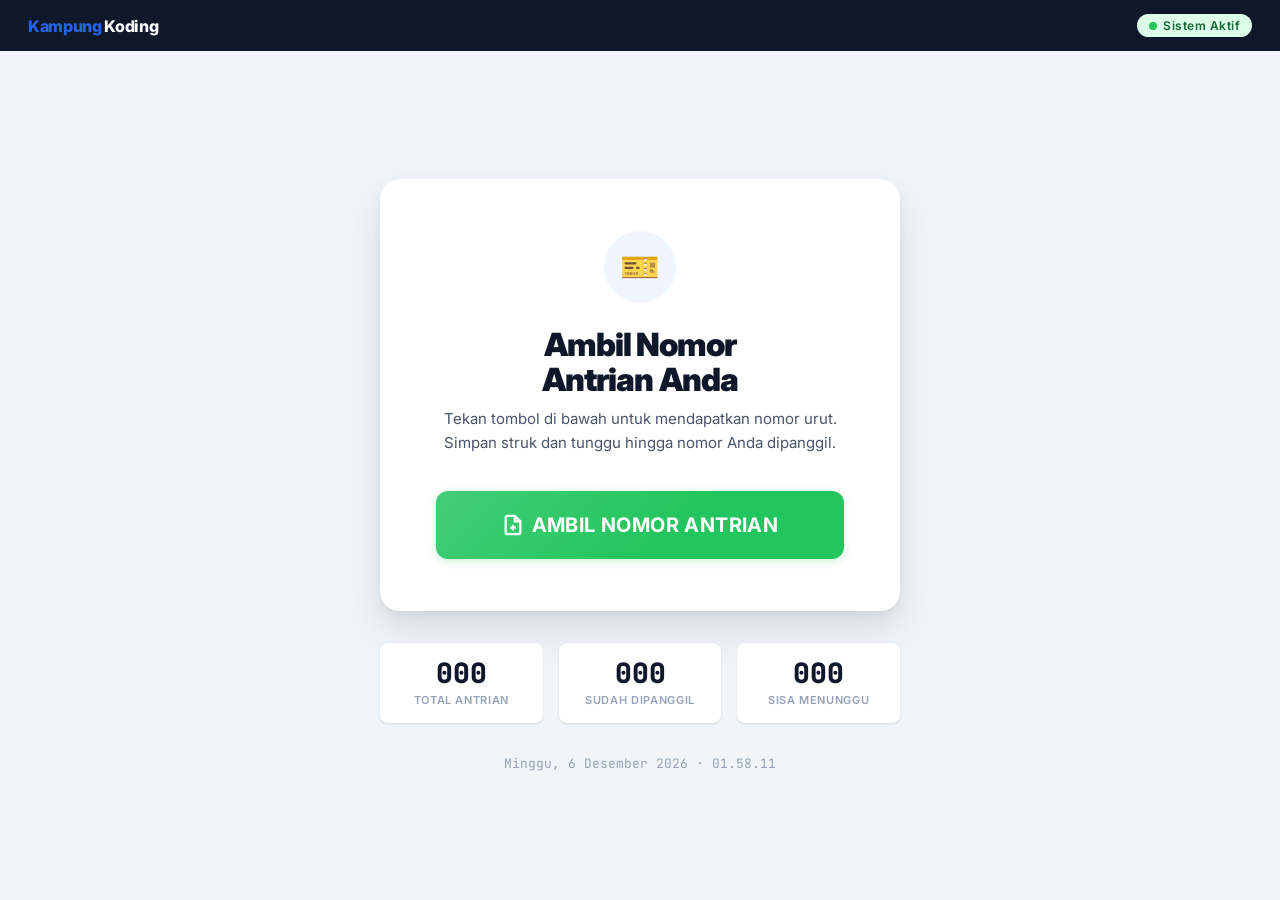
==== index.html @ 477c6ab7 "feat: antrian app v2.0 — zero-server queue system - Kiosk mode (index.html) — customer queue ticket " ====
<!DOCTYPE html>
<html lang="id">
<head>
  <meta charset="UTF-8">
  <meta name="viewport" content="width=device-width, initial-scale=1.0">
  <title>Kios Antrian — Kampung Koding</title>
  <link rel="stylesheet" href="global.css">
  <style>
    body { display: flex; flex-direction: column; min-height: 100vh; }

    /* ── Hero Kios ─────────────────────────────── */
    .kios-wrap {
      flex: 1;
      display: flex;
      flex-direction: column;
      align-items: center;
      justify-content: center;
      padding: 40px 20px;
      gap: 32px;
    }

    .kios-logo {
      font-size: 15px;
      font-weight: 700;
      color: var(--slate-400);
      letter-spacing: .08em;
      text-transform: uppercase;
    }
    .kios-logo strong { color: var(--slate-900); }

    .kios-card {
      background: var(--white);
      border-radius: 20px;
      box-shadow: var(--shadow-lg);
      padding: 52px 56px;
      text-align: center;
      max-width: 520px;
      width: 100%;
      animation: fadeIn .4s ease;
    }

    .kios-icon {
      width: 72px; height: 72px;
      background: var(--blue-50);
      border-radius: 50%;
      display: flex; align-items: center; justify-content: center;
      margin: 0 auto 24px;
      font-size: 32px;
    }

    .kios-title {
      font-size: 32px;
      font-weight: 900;
      letter-spacing: -.03em;
      color: var(--slate-900);
      line-height: 1.1;
      margin-bottom: 10px;
    }

    .kios-sub {
      font-size: 15px;
      color: var(--slate-600);
      line-height: 1.6;
      margin-bottom: 36px;
    }

    .btn-ambil {
      width: 100%;
      padding: 22px;
      font-size: 20px;
      border-radius: var(--radius);
      position: relative;
      overflow: hidden;
    }
    .btn-ambil::after {
      content: '';
      position: absolute;
      inset: 0;
      background: linear-gradient(135deg, rgba(255,255,255,.15) 0%, transparent 60%);
      pointer-events: none;
    }

    /* ── Stats bar ─────────────────────────────── */
    .stats-bar {
      display: flex;
      gap: 16px;
      width: 100%;
      max-width: 520px;
    }
    .stat-box {
      flex: 1;
      background: var(--white);
      border-radius: var(--radius-sm);
      box-shadow: var(--shadow-sm);
      padding: 16px;
      text-align: center;
    }
    .stat-val {
      font-size: 28px;
      font-weight: 800;
      font-family: 'JetBrains Mono', monospace;
      color: var(--slate-900);
      line-height: 1;
    }
    .stat-lbl {
      font-size: 11px;
      font-weight: 600;
      color: var(--slate-400);
      text-transform: uppercase;
      letter-spacing: .06em;
      margin-top: 6px;
    }

    /* ── Footer jam ────────────────────────────── */
    .kios-clock {
      font-size: 13px;
      color: var(--slate-400);
      font-family: 'JetBrains Mono', monospace;
    }

    /* ── Konfirmasi overlay ─────────────────────── */
    .overlay {
      display: none;
      position: fixed;
      inset: 0;
      background: rgba(15,23,42,.65);
      backdrop-filter: blur(4px);
      z-index: 100;
      align-items: center;
      justify-content: center;
      animation: fadeIn .2s ease;
    }
    .overlay.active { display: flex; }
    .overlay-card {
      background: var(--white);
      border-radius: 20px;
      padding: 44px;
      text-align: center;
      max-width: 380px;
      width: calc(100% - 40px);
      box-shadow: 0 32px 64px rgba(0,0,0,.2);
      animation: fadeIn .25s ease;
    }
    .nomor-besar {
      font-size: 80px;
      font-weight: 900;
      font-family: 'JetBrains Mono', monospace;
      color: var(--blue-600);
      line-height: 1;
      margin: 16px 0;
      letter-spacing: -.04em;
    }
    .overlay-card h3 { font-size: 14px; color: var(--slate-400); font-weight: 600; letter-spacing: .06em; text-transform: uppercase; }
    .overlay-card p  { font-size: 14px; color: var(--slate-600); margin-top: 12px; line-height: 1.6; }
    .overlay-actions { display: flex; gap: 10px; margin-top: 24px; }
    .overlay-actions .btn { flex: 1; }
  </style>
</head>
<body>

<!-- Topbar -->
<div class="topbar no-print">
  <span class="topbar-brand"><span>Kampung</span> Koding</span>
  <div class="badge badge-green"><span class="dot-live"></span> Sistem Aktif</div>
</div>

<!-- Kios Utama -->
<div class="kios-wrap no-print">
  <div class="kios-card">
    <div class="kios-icon">🎫</div>
    <h1 class="kios-title">Ambil Nomor<br>Antrian Anda</h1>
    <p class="kios-sub">Tekan tombol di bawah untuk mendapatkan nomor urut. Simpan struk dan tunggu hingga nomor Anda dipanggil.</p>
    <button class="btn btn-success btn-ambil" onclick="generateAntrian()">
      <svg width="22" height="22" viewBox="0 0 24 24" fill="none" stroke="currentColor" stroke-width="2.5"><path d="M14 2H6a2 2 0 0 0-2 2v16a2 2 0 0 0 2 2h12a2 2 0 0 0 2-2V8z"/><polyline points="14 2 14 8 20 8"/><line x1="12" y1="18" x2="12" y2="12"/><line x1="9" y1="15" x2="15" y2="15"/></svg>
      AMBIL NOMOR ANTRIAN
    </button>
  </div>

  <!-- Stats -->
  <div class="stats-bar">
    <div class="stat-box">
      <div class="stat-val mono" id="statTotal">—</div>
      <div class="stat-lbl">Total Antrian</div>
    </div>
    <div class="stat-box">
      <div class="stat-val mono" id="statDipanggil">—</div>
      <div class="stat-lbl">Sudah Dipanggil</div>
    </div>
    <div class="stat-box">
      <div class="stat-val mono" id="statSisa">—</div>
      <div class="stat-lbl">Sisa Menunggu</div>
    </div>
  </div>

  <div class="kios-clock" id="clockDisplay"></div>
</div>

<!-- Overlay Konfirmasi -->
<div class="overlay" id="overlayKonfirmasi">
  <div class="overlay-card">
    <h3>Nomor Antrian Anda</h3>
    <div class="nomor-besar" id="overlayNomor">A-001</div>
    <p id="overlayWaktu"></p>
    <p style="margin-top:4px; font-size:13px; color:var(--slate-400);">Dialog print akan muncul. Ambil struk Anda.</p>
    <div class="overlay-actions">
      <button class="btn btn-ghost btn-sm" onclick="tutupOverlay()">Tutup</button>
      <button class="btn btn-success btn-sm" onclick="cetakUlang()">
        🖨️ Cetak Ulang
      </button>
    </div>
  </div>
</div>

<!-- Area Cetak Struk Thermal -->
<div id="areaCetak" style="display:none;">
  <div style="text-align:center;">
    <p style="font-weight:700; font-size:13px; margin:0;">KAMPUNG KODING</p>
    <p style="font-size:9px; margin:3px 0;">Jl. Raya Teknologi No. 2026</p>
    <p style="font-size:9px; margin:0;">Telp: (021) 555-2026</p>
    <p style="margin:6px 0;">................................</p>
    <p style="font-size:10px; margin:4px 0; font-weight:600;">TIKET ANTRIAN</p>
    <p style="font-size:10px; margin:0;" id="txtTanggalStruk"></p>
    <p style="margin:6px 0;">................................</p>
    <p style="font-size:11px; margin:4px 0;">NOMOR ANDA</p>
    <p style="font-size:48px; font-weight:900; margin:8px 0; line-height:1;" id="txtNomorStruk">A-000</p>
    <p style="margin:8px 0;">................................</p>
    <p style="font-size:9px; margin:4px 0;" id="txtWaktuStruk"></p>
    <p style="font-size:9px; margin:10px 0 4px;">Silakan menunggu hingga nomor</p>
    <p style="font-size:9px; margin:0;">Anda dipanggil di layar monitor.</p>
    <p style="margin:8px 0;">................................</p>
    <p style="font-size:8px; color:#666;">Terima kasih atas kesabaran Anda</p>
  </div>
</div>

<div id="toast"></div>

<script>
  let lastNomor = 0;

  // ── Jam realtime ─────────────────────────────────────────────
  function updateClock() {
    const now = new Date();
    document.getElementById('clockDisplay').textContent =
      now.toLocaleDateString('id-ID', { weekday:'long', year:'numeric', month:'long', day:'numeric' }) +
      ' · ' + now.toLocaleTimeString('id-ID');
  }
  updateClock();
  setInterval(updateClock, 1000);

  // ── Update stats ─────────────────────────────────────────────
  function updateStats() {
    const total    = parseInt(localStorage.getItem('antrian_tertinggi')  || 0);
    const dipanggil = parseInt(localStorage.getItem('antrian_dipanggil_global') || 0);
    const sisa     = Math.max(0, total - dipanggil);
    document.getElementById('statTotal').textContent     = String(total).padStart(3,'0');
    document.getElementById('statDipanggil').textContent = String(dipanggil).padStart(3,'0');
    document.getElementById('statSisa').textContent      = String(sisa).padStart(3,'0');
  }
  updateStats();
  setInterval(updateStats, 2000);

  // ── Generate antrian ─────────────────────────────────────────
  function generateAntrian() {
    let current = parseInt(localStorage.getItem('antrian_tertinggi') || 0);
    current++;
    localStorage.setItem('antrian_tertinggi', current);
    localStorage.setItem('antrian_timestamp', Date.now());

    lastNomor = current;
    const formatted = 'A-' + String(current).padStart(3, '0');
    const waktu = new Date();
    const waktuStr = waktu.toLocaleString('id-ID');
    const tanggalStr = waktu.toLocaleDateString('id-ID', { weekday:'long', day:'numeric', month:'long', year:'numeric' });

    // Isi struk
    document.getElementById('txtNomorStruk').textContent  = formatted;
    document.getElementById('txtWaktuStruk').textContent  = waktuStr;
    document.getElementById('txtTanggalStruk').textContent = tanggalStr;

    // Isi overlay
    document.getElementById('overlayNomor').textContent = formatted;
    document.getElementById('overlayWaktu').textContent = waktuStr;
    document.getElementById('overlayKonfirmasi').classList.add('active');

    updateStats();

    // Tunda print agar overlay render dulu
    setTimeout(() => {
      const areaCetak = document.getElementById('areaCetak');
      areaCetak.style.display = 'block';
      window.print();
      areaCetak.style.display = 'none';
    }, 150);
  }

  function tutupOverlay() {
    document.getElementById('overlayKonfirmasi').classList.remove('active');
  }

  function cetakUlang() {
    const areaCetak = document.getElementById('areaCetak');
    areaCetak.style.display = 'block';
    window.print();
    areaCetak.style.display = 'none';
  }

  // Klik luar overlay → tutup
  document.getElementById('overlayKonfirmasi').addEventListener('click', function(e) {
    if (e.target === this) tutupOverlay();
  });

  // ── Toast helper ─────────────────────────────────────────────
  function showToast(msg) {
    const t = document.getElementById('toast');
    t.textContent = msg;
    t.classList.add('show');
    setTimeout(() => t.classList.remove('show'), 2800);
  }

  // ── Pantau perubahan stats dari tab lain ─────────────────────
  window.addEventListener('storage', function(e) {
    if (['antrian_tertinggi','antrian_dipanggil_global'].includes(e.key)) updateStats();
  });
</script>
</body>
</html>
---- global.css ----
/* ============================================================
   ANTRIAN APP — Global Stylesheet
   Author: jpXCode | jpxcode.pages.dev
   ============================================================ */

@import url('https://fonts.googleapis.com/css2?family=Inter:wght@400;500;600;700;800;900&family=JetBrains+Mono:wght@700&display=swap');

/* ── Reset & Base ─────────────────────────────────────────── */
*, *::before, *::after { box-sizing: border-box; margin: 0; padding: 0; }

:root {
  --blue-600:   #2563EB;
  --blue-700:   #1D4ED8;
  --blue-50:    #EFF6FF;
  --green-500:  #22C55E;
  --green-600:  #16A34A;
  --red-500:    #EF4444;
  --red-600:    #DC2626;
  --slate-900:  #0F172A;
  --slate-800:  #1E293B;
  --slate-600:  #475569;
  --slate-400:  #94A3B8;
  --slate-200:  #E2E8F0;
  --slate-100:  #F1F5F9;
  --slate-50:   #F8FAFC;
  --white:      #FFFFFF;
  --shadow-sm:  0 1px 3px rgba(0,0,0,.08), 0 1px 2px rgba(0,0,0,.06);
  --shadow-md:  0 4px 16px rgba(0,0,0,.08), 0 2px 6px rgba(0,0,0,.05);
  --shadow-lg:  0 20px 40px rgba(0,0,0,.10), 0 4px 12px rgba(0,0,0,.06);
  --radius:     12px;
  --radius-sm:  8px;
  --radius-xs:  6px;
}

html { font-size: 16px; -webkit-font-smoothing: antialiased; }

body {
  font-family: 'Inter', system-ui, sans-serif;
  background: var(--slate-100);
  color: var(--slate-900);
  min-height: 100vh;
}

/* ── Layout ───────────────────────────────────────────────── */
.container {
  max-width: 1200px;
  margin: 0 auto;
  padding: 24px 20px;
}

.card {
  background: var(--white);
  border-radius: var(--radius);
  box-shadow: var(--shadow-md);
  padding: 32px;
  margin-bottom: 20px;
}

/* ── Buttons ──────────────────────────────────────────────── */
.btn {
  display: inline-flex;
  align-items: center;
  justify-content: center;
  gap: 8px;
  background: var(--blue-600);
  color: var(--white);
  border: none;
  padding: 14px 36px;
  font-size: 16px;
  font-weight: 700;
  font-family: inherit;
  letter-spacing: .02em;
  border-radius: var(--radius-sm);
  cursor: pointer;
  transition: background .15s ease, transform .1s ease, box-shadow .15s ease;
  box-shadow: 0 2px 8px rgba(37,99,235,.25);
  text-decoration: none;
  white-space: nowrap;
}
.btn:hover  { background: var(--blue-700); transform: translateY(-1px); box-shadow: 0 4px 14px rgba(37,99,235,.35); }
.btn:active { transform: translateY(0); box-shadow: none; }

.btn-success {
  background: var(--green-500);
  box-shadow: 0 2px 8px rgba(34,197,94,.25);
}
.btn-success:hover { background: var(--green-600); box-shadow: 0 4px 14px rgba(34,197,94,.35); }

.btn-danger {
  background: var(--red-500);
  box-shadow: 0 2px 8px rgba(239,68,68,.25);
}
.btn-danger:hover { background: var(--red-600); box-shadow: 0 4px 14px rgba(239,68,68,.35); }

.btn-ghost {
  background: var(--slate-200);
  color: var(--slate-800);
  box-shadow: none;
}
.btn-ghost:hover { background: var(--slate-300); box-shadow: none; }

.btn-lg { padding: 20px 52px; font-size: 20px; border-radius: var(--radius); }
.btn-sm { padding: 10px 20px; font-size: 14px; }

/* ── Badge ────────────────────────────────────────────────── */
.badge {
  display: inline-flex;
  align-items: center;
  gap: 6px;
  padding: 4px 12px;
  border-radius: 100px;
  font-size: 12px;
  font-weight: 600;
  letter-spacing: .04em;
}
.badge-green { background: #DCFCE7; color: #166534; }
.badge-blue  { background: #DBEAFE; color: #1E40AF; }
.badge-red   { background: #FEE2E2; color: #991B1B; }
.badge-slate { background: var(--slate-200); color: var(--slate-600); }

/* ── Dot pulse indicator ──────────────────────────────────── */
.dot-live {
  width: 8px; height: 8px;
  border-radius: 50%;
  background: var(--green-500);
  animation: pulse-dot 1.8s ease-in-out infinite;
}
@keyframes pulse-dot {
  0%, 100% { opacity: 1; transform: scale(1); }
  50%       { opacity: .5; transform: scale(.75); }
}

/* ── Select ───────────────────────────────────────────────── */
select {
  font-family: inherit;
  font-size: 15px;
  font-weight: 600;
  padding: 10px 14px;
  border: 2px solid var(--slate-200);
  border-radius: var(--radius-sm);
  background: var(--white);
  color: var(--slate-900);
  cursor: pointer;
  appearance: none;
  background-image: url("data:image/svg+xml,%3Csvg xmlns='http://www.w3.org/2000/svg' width='16' height='16' viewBox='0 0 24 24' fill='none' stroke='%2394A3B8' stroke-width='2'%3E%3Cpath d='m6 9 6 6 6-6'/%3E%3C/svg%3E");
  background-repeat: no-repeat;
  background-position: right 12px center;
  padding-right: 36px;
  transition: border-color .15s;
}
select:focus { outline: none; border-color: var(--blue-600); }

/* ── Divider ──────────────────────────────────────────────── */
.divider {
  border: none;
  border-top: 1px solid var(--slate-200);
  margin: 24px 0;
}

/* ── Header bar ───────────────────────────────────────────── */
.topbar {
  background: var(--slate-900);
  color: var(--white);
  padding: 14px 28px;
  display: flex;
  align-items: center;
  justify-content: space-between;
  gap: 16px;
}
.topbar-brand {
  font-size: 16px;
  font-weight: 800;
  letter-spacing: -.02em;
  color: var(--white);
}
.topbar-brand span { color: var(--blue-600); }

/* ── Mono number display ──────────────────────────────────── */
.mono { font-family: 'JetBrains Mono', monospace; }

/* ── Animations ───────────────────────────────────────────── */
@keyframes fadeIn {
  from { opacity: 0; transform: translateY(8px); }
  to   { opacity: 1; transform: translateY(0); }
}
.fade-in { animation: fadeIn .3s ease forwards; }

@keyframes pop {
  0%   { transform: scale(1); }
  40%  { transform: scale(1.06); }
  100% { transform: scale(1); }
}
.pop { animation: pop .35s cubic-bezier(.22,.68,0,1.2); }

@keyframes popBig {
  0%   { transform: scale(0.85); opacity: .4; }
  60%  { transform: scale(1.04); }
  100% { transform: scale(1);    opacity: 1; }
}

@keyframes wave {
  0%, 100% { height: 4px; }
  50%       { height: 16px; }
}

/* ── Toast notification ───────────────────────────────────── */
#toast {
  position: fixed;
  bottom: 28px;
  right: 28px;
  background: var(--slate-900);
  color: var(--white);
  padding: 14px 20px;
  border-radius: var(--radius-sm);
  font-size: 14px;
  font-weight: 500;
  box-shadow: var(--shadow-lg);
  z-index: 9999;
  opacity: 0;
  transform: translateY(12px);
  transition: opacity .25s ease, transform .25s ease;
  pointer-events: none;
}
#toast.show {
  opacity: 1;
  transform: translateY(0);
}

/* ── Scrollbar ────────────────────────────────────────────── */
::-webkit-scrollbar { width: 6px; }
::-webkit-scrollbar-track { background: transparent; }
::-webkit-scrollbar-thumb { background: var(--slate-300); border-radius: 99px; }

/* ── Responsive ───────────────────────────────────────────── */
@media (max-width: 640px) {
  .card { padding: 20px; }
  .btn-lg { padding: 16px 32px; font-size: 17px; }
}

/* ============================================================
   PRINT — Struk Thermal 58mm
   ============================================================ */
@media print {
  /* Sembunyikan semua elemen layar */
  body * { visibility: hidden !important; }

  /* Hanya tampilkan area cetak */
  #areaCetak,
  #areaCetak * { visibility: visible !important; }

  #areaCetak {
    position: fixed !important;
    top: 0 !important;
    left: 0 !important;
    width: 58mm !important;
    margin: 0 !important;
    padding: 4mm 5mm !important;
    font-family: 'Courier New', Courier, monospace !important;
    font-size: 11px !important;
    color: #000 !important;
    background: #fff !important;
    line-height: 1.45 !important;
  }

  .no-print { display: none !important; }

  @page {
    size: 58mm auto;
    margin: 0;
  }
}
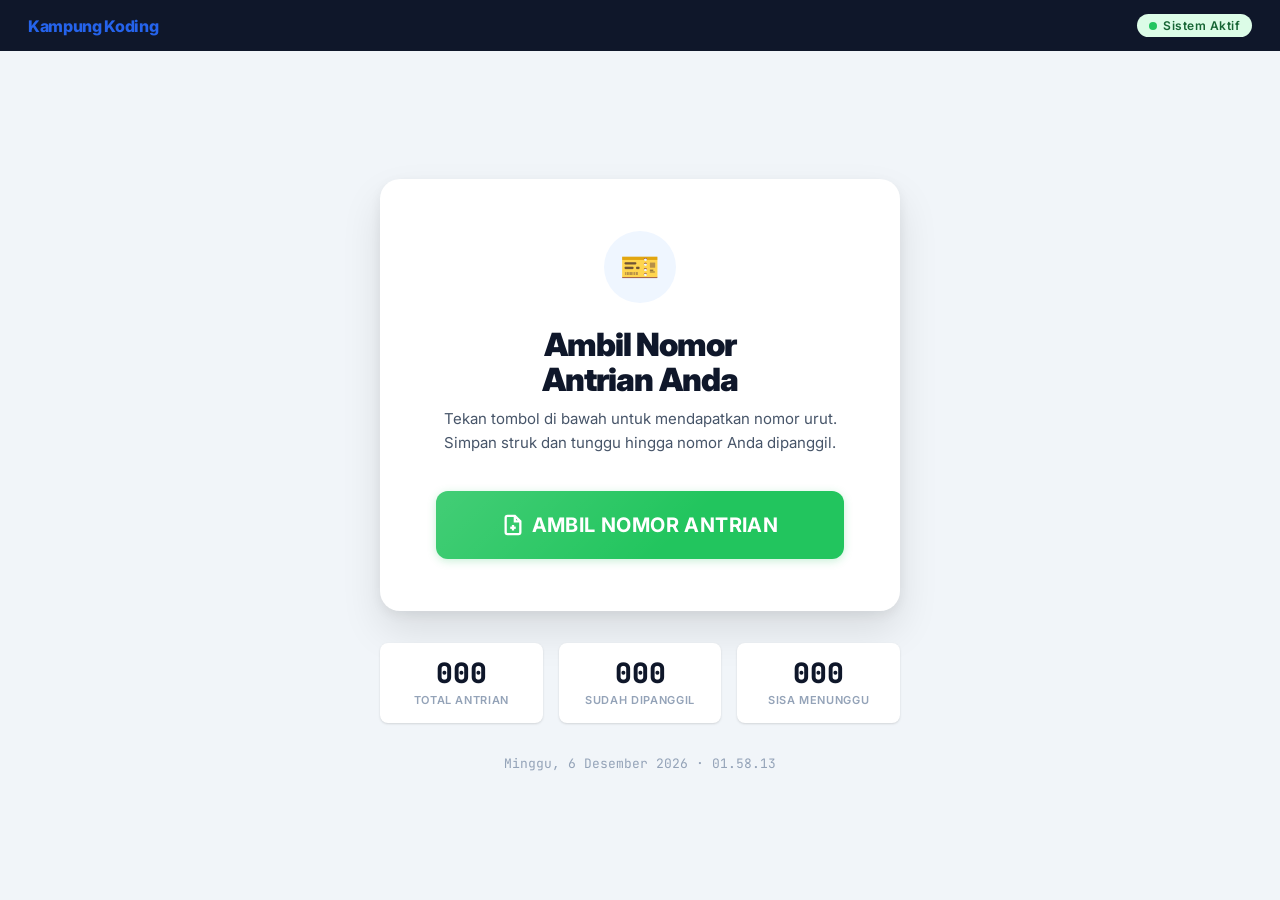
==== commit 4c89abfd: "feat: production-ready config + TTS upgrade + audio chime - Add config.js: centralized client settin" ====
--- a/index.html
+++ b/index.html
@@ -5,6 +5,7 @@
   <meta name="viewport" content="width=device-width, initial-scale=1.0">
   <title>Kios Antrian — Kampung Koding</title>
   <link rel="stylesheet" href="global.css">
+  <script src="config.js"></script>
   <style>
     body { display: flex; flex-direction: column; min-height: 100vh; }
 
@@ -160,7 +161,7 @@
 
 <!-- Topbar -->
 <div class="topbar no-print">
-  <span class="topbar-brand"><span>Kampung</span> Koding</span>
+  <span class="topbar-brand"><span id="brandHighlight"></span> <span id="brandRest"></span></span>
   <div class="badge badge-green"><span class="dot-live"></span> Sistem Aktif</div>
 </div>
 
@@ -214,9 +215,9 @@
 <!-- Area Cetak Struk Thermal -->
 <div id="areaCetak" style="display:none;">
   <div style="text-align:center;">
-    <p style="font-weight:700; font-size:13px; margin:0;">KAMPUNG KODING</p>
-    <p style="font-size:9px; margin:3px 0;">Jl. Raya Teknologi No. 2026</p>
-    <p style="font-size:9px; margin:0;">Telp: (021) 555-2026</p>
+    <p style="font-weight:700; font-size:13px; margin:0;" id="receiptBrand"></p>
+    <p style="font-size:9px; margin:3px 0;" id="receiptAddress"></p>
+    <p style="font-size:9px; margin:0;" id="receiptPhone"></p>
     <p style="margin:6px 0;">................................</p>
     <p style="font-size:10px; margin:4px 0; font-weight:600;">TIKET ANTRIAN</p>
     <p style="font-size:10px; margin:0;" id="txtTanggalStruk"></p>
@@ -237,6 +238,13 @@
 <script>
   let lastNomor = 0;
 
+  // ── Set brand from config ──────────────────────────────
+  document.getElementById('brandHighlight').textContent = APP_CONFIG.brand.name.split(' ')[0];
+  document.getElementById('brandRest').textContent = APP_CONFIG.brand.name.split(' ').slice(1).join(' ');
+  document.getElementById('receiptBrand').textContent = APP_CONFIG.brand.name.toUpperCase();
+  document.getElementById('receiptAddress').textContent = APP_CONFIG.brand.address;
+  document.getElementById('receiptPhone').textContent = 'Telp: ' + APP_CONFIG.brand.phone;
+
   // ── Jam realtime ─────────────────────────────────────────────
   function updateClock() {
     const now = new Date();
@@ -267,7 +275,7 @@
     localStorage.setItem('antrian_timestamp', Date.now());
 
     lastNomor = current;
-    const formatted = 'A-' + String(current).padStart(3, '0');
+    const formatted = APP_CONFIG.queue.prefix + '-' + String(current).padStart(APP_CONFIG.queue.padStart, '0');
     const waktu = new Date();
     const waktuStr = waktu.toLocaleString('id-ID');
     const tanggalStr = waktu.toLocaleDateString('id-ID', { weekday:'long', day:'numeric', month:'long', year:'numeric' });
